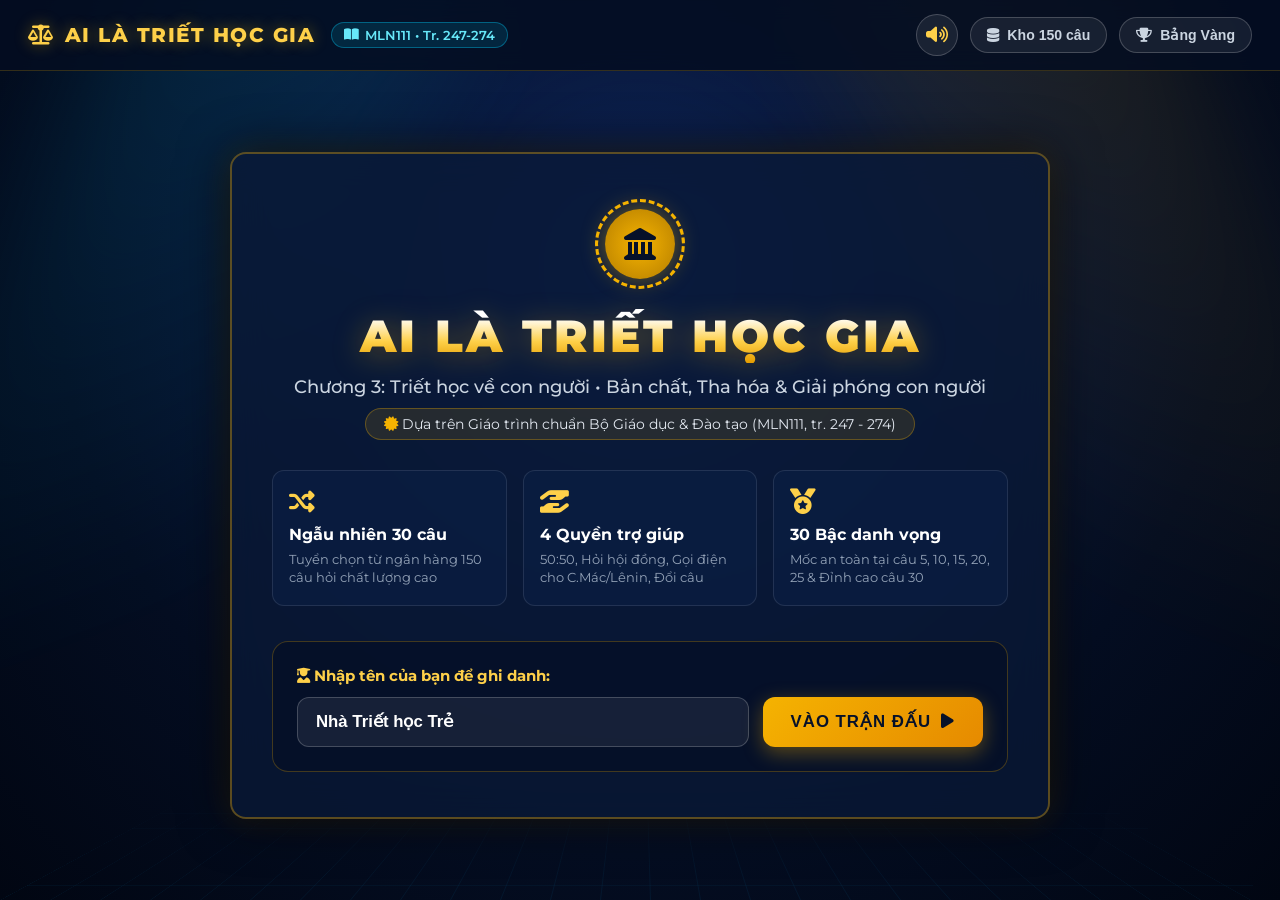
==== index.html @ cb2176eb "feat: setup Ai la Triet hoc gia minigame and Vercel deployment configs" ====
﻿<!DOCTYPE html>
<html lang="vi">
<head>
    <meta charset="UTF-8">
    <meta http-equiv="refresh" content="0; url=game/frontend/index.html">
    <title>Ai Là Triết Học Gia</title>
    <script>
        window.location.href = "game/frontend/index.html";
    </script>
</head>
<body style="background:#020617; color:#fff; font-family:sans-serif; text-align:center; padding-top:20vh;">
    <h2>Đang chuyển hướng tới Gameshow "Ai Là Triết Học Gia"...</h2>
    <p><a href="game/frontend/index.html" style="color:#fed049;">Nhấp vào đây nếu trang không tự chuyển hướng</a></p>
</body>
</html>
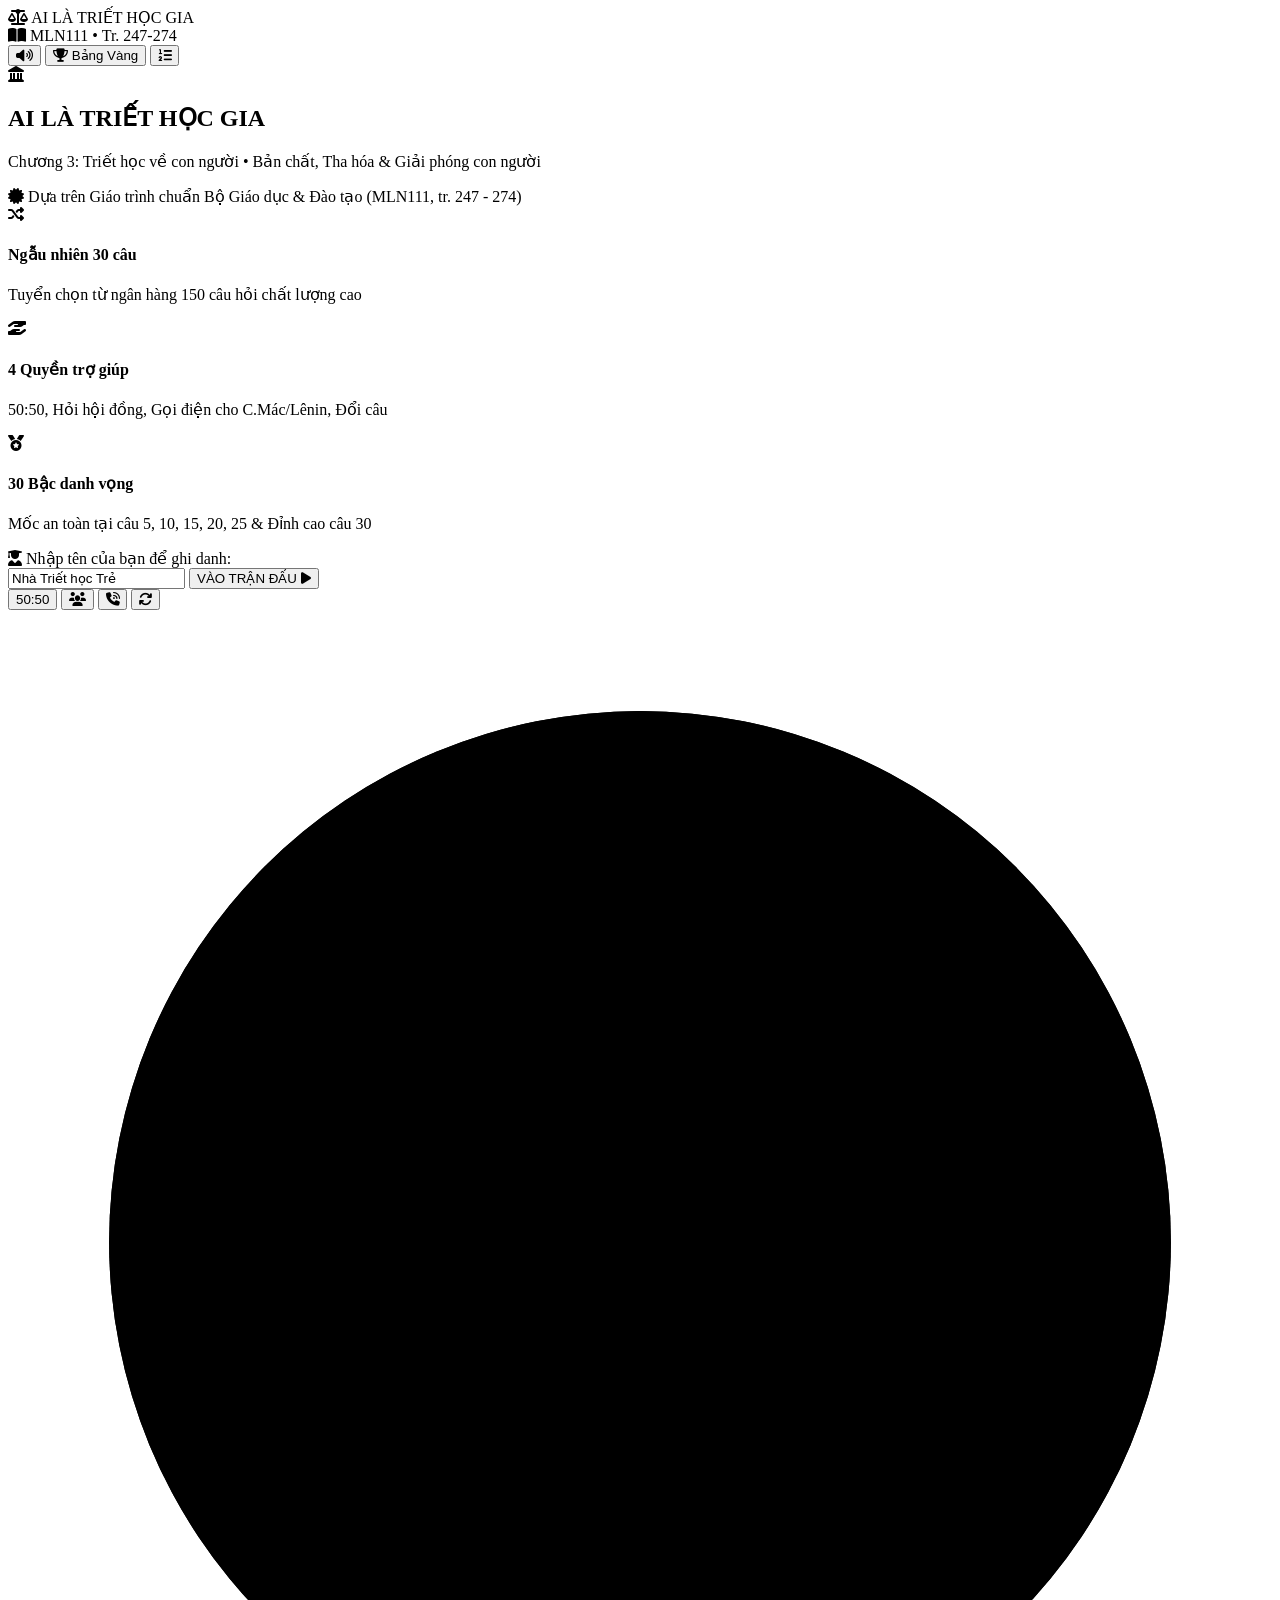
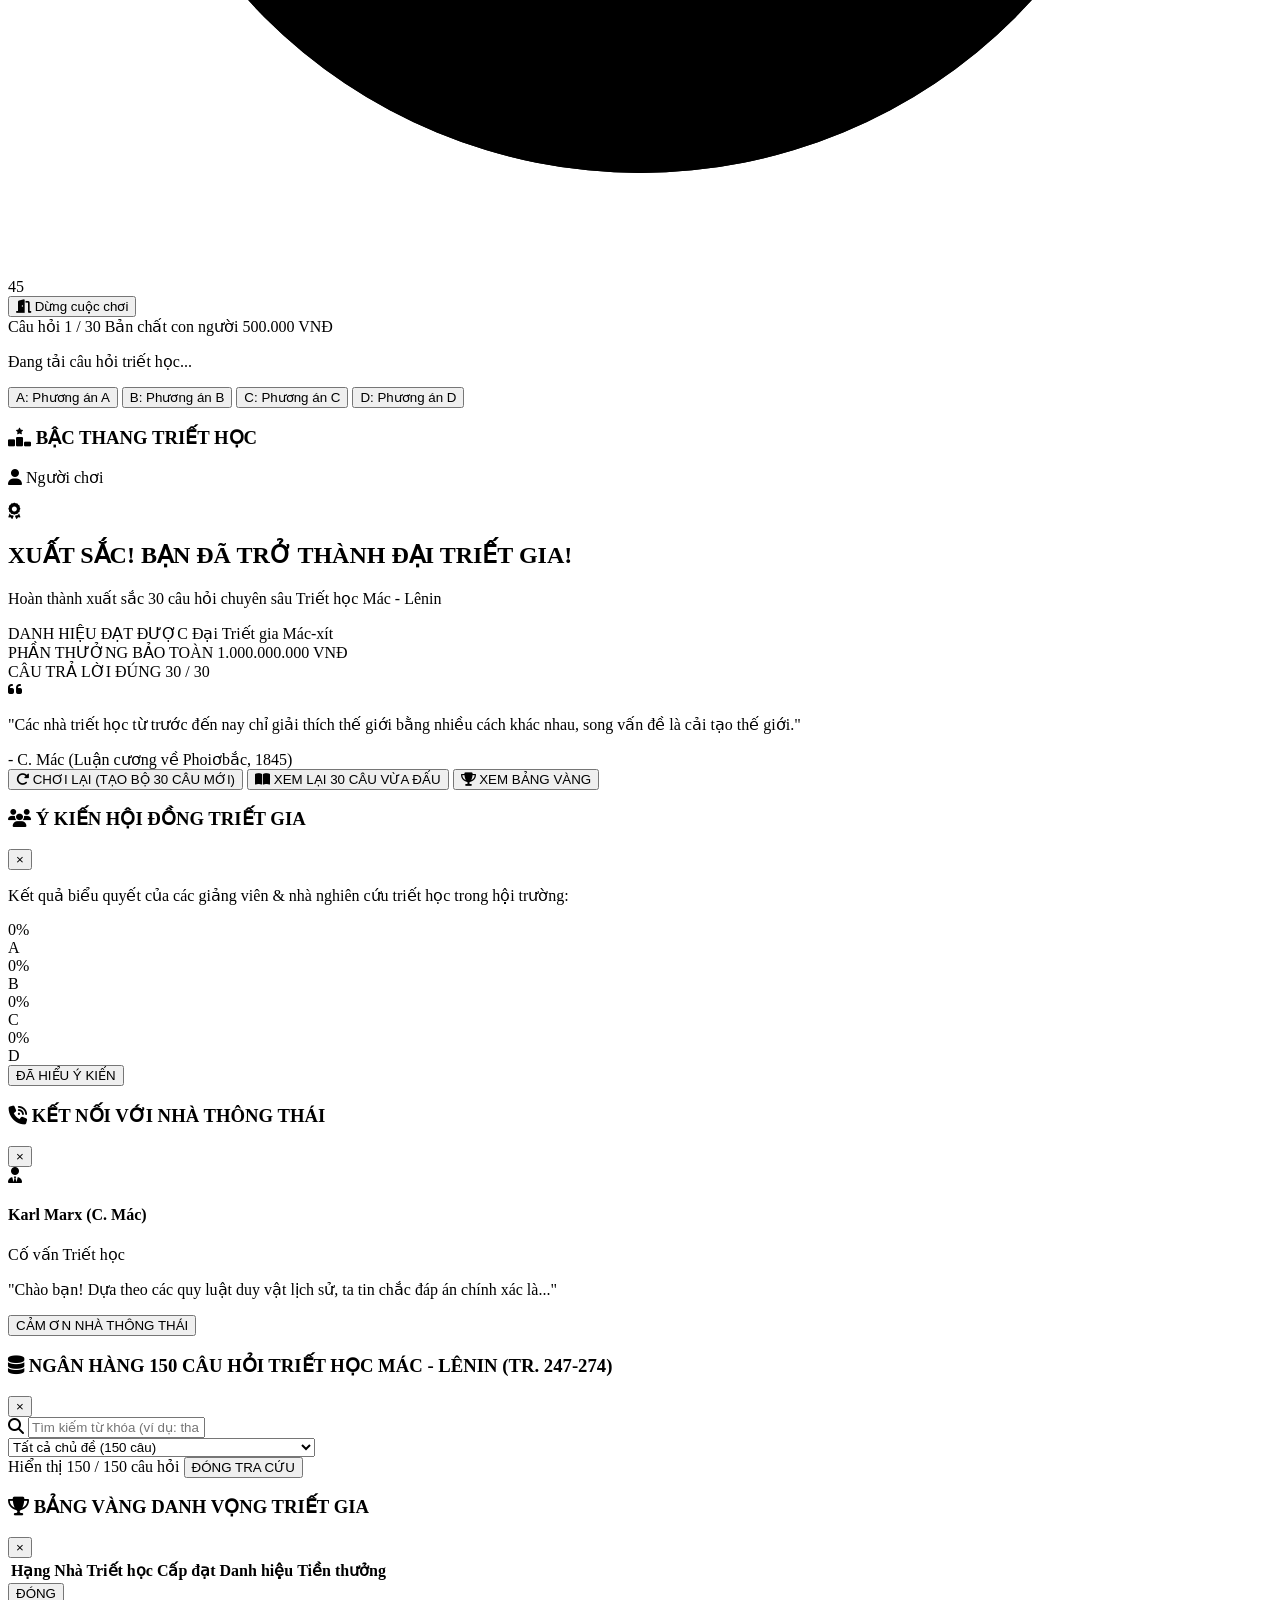
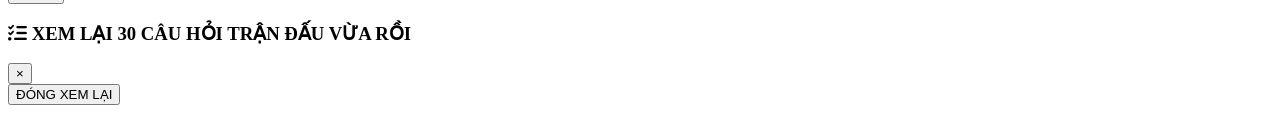
==== commit dce70324: "Hide 150 questions answer bank button" ====
--- a/index.html
+++ b/index.html
@@ -1,15 +1,451 @@
-﻿<!DOCTYPE html>
+<!DOCTYPE html>
 <html lang="vi">
 <head>
     <meta charset="UTF-8">
-    <meta http-equiv="refresh" content="0; url=game/frontend/index.html">
-    <title>Ai Là Triết Học Gia</title>
-    <script>
-        window.location.href = "game/frontend/index.html";
-    </script>
+    <meta name="viewport" content="width=device-width, initial-scale=1.0">
+    <title>Ai Là Triết Học Gia | Gameshow Triết học Mác - Lênin</title>
+    <meta name="description" content="Trò chơi truyền hình trí tuệ 'Ai Là Triết Học Gia' dựa trên Giáo trình Triết học Mác - Lênin (Trang 247-274)">
+    <!-- Google Fonts -->
+    <link rel="preconnect" href="https://fonts.googleapis.com">
+    <link rel="preconnect" href="https://fonts.gstatic.com" crossorigin>
+    <link href="https://fonts.googleapis.com/css2?family=Montserrat:ital,wght@0,300;0,400;0,600;0,700;0,800;0,900;1,400&family=Playfair+Display:ital,wght@0,700;0,900;1,700&display=swap" rel="stylesheet">
+    <!-- Font Awesome Icons -->
+    <link rel="stylesheet" href="https://cdnjs.cloudflare.com/ajax/libs/font-awesome/6.5.1/css/all.min.css">
+    <!-- Game Styles -->
+    <link rel="stylesheet" href="css/style.css">
+    <link rel="stylesheet" href="css/animations.css">
 </head>
-<body style="background:#020617; color:#fff; font-family:sans-serif; text-align:center; padding-top:20vh;">
-    <h2>Đang chuyển hướng tới Gameshow "Ai Là Triết Học Gia"...</h2>
-    <p><a href="game/frontend/index.html" style="color:#fed049;">Nhấp vào đây nếu trang không tự chuyển hướng</a></p>
+<body class="game-body">
+    <!-- Studio Background Lights & Effects -->
+    <div class="studio-bg">
+        <div class="spotlight spotlight-left"></div>
+        <div class="spotlight spotlight-right"></div>
+        <div class="spotlight spotlight-center"></div>
+        <div class="studio-particles" id="particles"></div>
+        <div class="studio-grid-floor"></div>
+    </div>
+
+    <!-- Top Navigation / Game Header -->
+    <header class="game-header">
+        <div class="header-left">
+            <div class="game-logo-badge" id="logoBadge">
+                <i class="fa-solid fa-scale-balanced gold-icon"></i>
+                <span class="logo-text">AI LÀ TRIẾT HỌC GIA</span>
+            </div>
+            <span class="topic-tag"><i class="fa-solid fa-book-open"></i> MLN111 • Tr. 247-274</span>
+        </div>
+
+        <div class="header-right">
+            <button id="btnSoundToggle" class="btn-icon" title="Bật/Tắt Âm thanh">
+                <i class="fa-solid fa-volume-high" id="soundIcon"></i>
+            </button>
+            <button id="btnStudyMode" class="btn-secondary-nav" title="Tra cứu 150 câu hỏi" style="display: none;">
+                <i class="fa-solid fa-database"></i> <span>Kho 150 câu</span>
+            </button>
+            <button id="btnLeaderboard" class="btn-secondary-nav" title="Bảng vàng Triết gia">
+                <i class="fa-solid fa-trophy"></i> <span>Bảng Vàng</span>
+            </button>
+            <button id="btnToggleLadder" class="btn-secondary-nav mobile-only" title="Mở bậc thang điểm">
+                <i class="fa-solid fa-list-ol"></i>
+            </button>
+        </div>
+    </header>
+
+    <!-- Main Container -->
+    <main class="main-container">
+
+        <!-- ==================== SCREEN 1: WELCOME SCREEN ==================== -->
+        <section id="screenWelcome" class="game-screen active">
+            <div class="welcome-card glass-panel">
+                <div class="intro-emblem">
+                    <div class="emblem-outer-ring">
+                        <div class="emblem-inner-ring">
+                            <i class="fa-solid fa-landmark"></i>
+                        </div>
+                    </div>
+                </div>
+
+                <h1 class="game-title">AI LÀ TRIẾT HỌC GIA</h1>
+                <p class="game-subtitle">Chương 3: Triết học về con người • Bản chất, Tha hóa & Giải phóng con người</p>
+                <div class="source-citation">
+                    <i class="fa-solid fa-certificate gold-text"></i> Dựa trên Giáo trình chuẩn Bộ Giáo dục & Đào tạo (MLN111, tr. 247 - 274)
+                </div>
+
+                <div class="welcome-features-grid">
+                    <div class="feature-item">
+                        <i class="fa-solid fa-shuffle feature-icon"></i>
+                        <h4>Ngẫu nhiên 30 câu</h4>
+                        <p>Tuyển chọn từ ngân hàng 150 câu hỏi chất lượng cao</p>
+                    </div>
+                    <div class="feature-item">
+                        <i class="fa-solid fa-hand-holding-hand feature-icon"></i>
+                        <h4>4 Quyền trợ giúp</h4>
+                        <p>50:50, Hỏi hội đồng, Gọi điện cho C.Mác/Lênin, Đổi câu</p>
+                    </div>
+                    <div class="feature-item">
+                        <i class="fa-solid fa-medal feature-icon"></i>
+                        <h4>30 Bậc danh vọng</h4>
+                        <p>Mốc an toàn tại câu 5, 10, 15, 20, 25 & Đỉnh cao câu 30</p>
+                    </div>
+                </div>
+
+                <div class="player-input-box">
+                    <label for="playerNameInput"><i class="fa-solid fa-user-graduate"></i> Nhập tên của bạn để ghi danh:</label>
+                    <div class="input-action-row">
+                        <input type="text" id="playerNameInput" placeholder="Ví dụ: Nguyễn Văn A - K65" maxlength="30" value="Nhà Triết học Trẻ">
+                        <button id="btnStartGame" class="btn-play-primary">
+                            <span>VÀO TRẬN ĐẤU</span> <i class="fa-solid fa-play"></i>
+                        </button>
+                    </div>
+                </div>
+            </div>
+        </section>
+
+        <!-- ==================== SCREEN 2: PLAYING GAME SCREEN ==================== -->
+        <section id="screenGame" class="game-screen">
+            <div class="gameplay-layout">
+                
+                <!-- Left Column: Lifelines, Timer, Question, Answers -->
+                <div class="game-arena">
+                    
+                    <!-- Lifelines & Status Bar -->
+                    <div class="arena-topbar glass-panel">
+                        <!-- 4 Lifeline Buttons -->
+                        <div class="lifelines-container">
+                            <button id="llFifty" class="btn-lifeline" title="Trợ giúp 50:50 (Loại 2 phương án sai)">
+                                <span class="ll-text">50:50</span>
+                            </button>
+                            <button id="llAudience" class="btn-lifeline" title="Hỏi ý kiến Hội đồng Triết gia">
+                                <i class="fa-solid fa-users"></i>
+                            </button>
+                            <button id="llPhone" class="btn-lifeline" title="Gọi điện cho Nhà thông thái (C.Mác, Lênin, Bác Hồ)">
+                                <i class="fa-solid fa-phone-volume"></i>
+                            </button>
+                            <button id="llSwitch" class="btn-lifeline" title="Đổi câu hỏi khác cùng cấp độ">
+                                <i class="fa-solid fa-arrows-rotate"></i>
+                            </button>
+                        </div>
+
+                        <!-- Circular Timer -->
+                        <div class="timer-wrapper">
+                            <svg class="timer-svg" viewBox="0 0 100 100">
+                                <circle class="timer-circle-bg" cx="50" cy="50" r="42"></circle>
+                                <circle id="timerCircleProgress" class="timer-circle-fg" cx="50" cy="50" r="42"></circle>
+                            </svg>
+                            <div class="timer-text" id="timerCount">45</div>
+                        </div>
+
+                        <!-- Walk Away / Surrender button -->
+                        <div class="stop-game-wrapper">
+                            <button id="btnWalkAway" class="btn-walkaway" title="Dừng cuộc chơi để bảo toàn điểm số">
+                                <i class="fa-solid fa-door-open"></i> <span>Dừng cuộc chơi</span>
+                            </button>
+                        </div>
+                    </div>
+
+                    <!-- Question Info Bar -->
+                    <div class="question-meta-bar">
+                        <span class="meta-badge q-num-badge" id="currentQNumBadge">Câu hỏi 1 / 30</span>
+                        <span class="meta-badge q-category-badge" id="currentQCategory">Bản chất con người</span>
+                        <span class="meta-badge q-value-badge" id="currentQValue">500.000 VNĐ</span>
+                    </div>
+
+                    <!-- Main Question Box (Millionaire Hexagonal Diamond Shape) -->
+                    <div class="question-frame">
+                        <div class="diamond-line left-line"></div>
+                        <div class="question-box" id="questionTextBox">
+                            <p id="questionText">Đang tải câu hỏi triết học...</p>
+                        </div>
+                        <div class="diamond-line right-line"></div>
+                    </div>
+
+                    <!-- 4 Answer Options (A, B, C, D) -->
+                    <div class="answers-grid" id="answersGrid">
+                        <!-- Option A -->
+                        <button class="answer-box" data-index="0" id="optBtn0">
+                            <div class="answer-bracket left-bracket"></div>
+                            <div class="answer-content">
+                                <span class="opt-prefix">A:</span>
+                                <span class="opt-text" id="optText0">Phương án A</span>
+                            </div>
+                            <div class="answer-bracket right-bracket"></div>
+                        </button>
+
+                        <!-- Option B -->
+                        <button class="answer-box" data-index="1" id="optBtn1">
+                            <div class="answer-bracket left-bracket"></div>
+                            <div class="answer-content">
+                                <span class="opt-prefix">B:</span>
+                                <span class="opt-text" id="optText1">Phương án B</span>
+                            </div>
+                            <div class="answer-bracket right-bracket"></div>
+                        </button>
+
+                        <!-- Option C -->
+                        <button class="answer-box" data-index="2" id="optBtn2">
+                            <div class="answer-bracket left-bracket"></div>
+                            <div class="answer-content">
+                                <span class="opt-prefix">C:</span>
+                                <span class="opt-text" id="optText2">Phương án C</span>
+                            </div>
+                            <div class="answer-bracket right-bracket"></div>
+                        </button>
+
+                        <!-- Option D -->
+                        <button class="answer-box" data-index="3" id="optBtn3">
+                            <div class="answer-bracket left-bracket"></div>
+                            <div class="answer-content">
+                                <span class="opt-prefix">D:</span>
+                                <span class="opt-text" id="optText3">Phương án D</span>
+                            </div>
+                            <div class="answer-bracket right-bracket"></div>
+                        </button>
+                    </div>
+
+                    <!-- Action Bar after answering (Explanation & Next) -->
+                    <div class="post-answer-panel" id="postAnswerPanel" style="display: none;">
+                        <div class="explanation-box" id="explanationBox">
+                            <h4><i class="fa-solid fa-graduation-cap"></i> Luận giải Triết học (Giáo trình MLN111):</h4>
+                            <p id="explanationText">Giải thích chi tiết...</p>
+                        </div>
+                        <button id="btnNextQuestion" class="btn-next-step">
+                            <span>TIẾP TỤC BẬC THANG TIẾP THEO</span> <i class="fa-solid fa-arrow-right"></i>
+                        </button>
+                    </div>
+
+                </div>
+
+                <!-- Right Column: 30-Level Money / Rank Ladder -->
+                <aside class="ladder-sidebar glass-panel" id="ladderSidebar">
+                    <div class="ladder-header">
+                        <h3><i class="fa-solid fa-ranking-star gold-icon"></i> BẬC THANG TRIẾT HỌC</h3>
+                        <p class="player-tag"><i class="fa-solid fa-user"></i> <span id="sidebarPlayerName">Người chơi</span></p>
+                    </div>
+                    
+                    <div class="ladder-list" id="ladderList">
+                        <!-- Populated by JavaScript from level 30 down to level 1 -->
+                    </div>
+                </aside>
+
+            </div>
+        </section>
+
+        <!-- ==================== SCREEN 3: GAME OVER / VICTORY SCREEN ==================== -->
+        <section id="screenResult" class="game-screen">
+            <div class="result-card glass-panel">
+                <div class="result-emblem" id="resultEmblem">
+                    <i class="fa-solid fa-award"></i>
+                </div>
+
+                <h1 id="resultTitle" class="result-title">XUẤT SẮC! BẠN ĐÃ TRỞ THÀNH ĐẠI TRIẾT GIA!</h1>
+                <p id="resultSubtitle" class="result-subtitle">Hoàn thành xuất sắc 30 câu hỏi chuyên sâu Triết học Mác - Lênin</p>
+
+                <!-- Certificate / Achievement Box -->
+                <div class="achievement-banner">
+                    <div class="achieve-col">
+                        <span class="achieve-label">DANH HIỆU ĐẠT ĐƯỢC</span>
+                        <span class="achieve-value title-value" id="resTitleVal">Đại Triết gia Mác-xít</span>
+                    </div>
+                    <div class="achieve-col">
+                        <span class="achieve-label">PHẦN THƯỞNG BẢO TOÀN</span>
+                        <span class="achieve-value prize-value" id="resPrizeVal">1.000.000.000 VNĐ</span>
+                    </div>
+                    <div class="achieve-col">
+                        <span class="achieve-label">CÂU TRẢ LỜI ĐÚNG</span>
+                        <span class="achieve-value score-value" id="resScoreVal">30 / 30</span>
+                    </div>
+                </div>
+
+                <!-- Summary Quote -->
+                <div class="philosophical-quote-box">
+                    <i class="fa-solid fa-quote-left quote-icon"></i>
+                    <p id="quoteText">"Các nhà triết học từ trước đến nay chỉ giải thích thế giới bằng nhiều cách khác nhau, song vấn đề là cải tạo thế giới."</p>
+                    <span class="quote-author">- C. Mác (Luận cương về Phoiơbắc, 1845)</span>
+                </div>
+
+                <!-- Action buttons -->
+                <div class="result-actions">
+                    <button id="btnPlayAgain" class="btn-play-primary">
+                        <i class="fa-solid fa-rotate-right"></i> <span>CHƠI LẠI (TẠO BỘ 30 CÂU MỚI)</span>
+                    </button>
+                    <button id="btnReviewAllGame" class="btn-secondary-nav">
+                        <i class="fa-solid fa-book-open"></i> <span>XEM LẠI 30 CÂU VỪA ĐẤU</span>
+                    </button>
+                    <button id="btnResultLeaderboard" class="btn-secondary-nav">
+                        <i class="fa-solid fa-trophy"></i> <span>XEM BẢNG VÀNG</span>
+                    </button>
+                </div>
+            </div>
+        </section>
+
+    </main>
+
+    <!-- ==================== MODAL: AUDIENCE POLL (HỎI HỘI ĐỒNG TRIẾT GIA) ==================== -->
+    <div class="game-modal" id="modalAudience">
+        <div class="modal-card glass-panel">
+            <div class="modal-header">
+                <h3><i class="fa-solid fa-users gold-icon"></i> Ý KIẾN HỘI ĐỒNG TRIẾT GIA</h3>
+                <button class="modal-close" onclick="GameApp.closeModal('modalAudience')">&times;</button>
+            </div>
+            <div class="modal-body">
+                <p class="modal-desc">Kết quả biểu quyết của các giảng viên & nhà nghiên cứu triết học trong hội trường:</p>
+                
+                <div class="poll-chart">
+                    <div class="poll-bar-col">
+                        <div class="poll-val" id="pollValA">0%</div>
+                        <div class="poll-track">
+                            <div class="poll-fill" id="pollFillA" style="height: 0%;"></div>
+                        </div>
+                        <div class="poll-label">A</div>
+                    </div>
+                    <div class="poll-bar-col">
+                        <div class="poll-val" id="pollValB">0%</div>
+                        <div class="poll-track">
+                            <div class="poll-fill" id="pollFillB" style="height: 0%;"></div>
+                        </div>
+                        <div class="poll-label">B</div>
+                    </div>
+                    <div class="poll-bar-col">
+                        <div class="poll-val" id="pollValC">0%</div>
+                        <div class="poll-track">
+                            <div class="poll-fill" id="pollFillC" style="height: 0%;"></div>
+                        </div>
+                        <div class="poll-label">C</div>
+                    </div>
+                    <div class="poll-bar-col">
+                        <div class="poll-val" id="pollValD">0%</div>
+                        <div class="poll-track">
+                            <div class="poll-fill" id="pollFillD" style="height: 0%;"></div>
+                        </div>
+                        <div class="poll-label">D</div>
+                    </div>
+                </div>
+            </div>
+            <div class="modal-footer">
+                <button class="btn-modal-ok" onclick="GameApp.closeModal('modalAudience')">ĐÃ HIỂU Ý KIẾN</button>
+            </div>
+        </div>
+    </div>
+
+    <!-- ==================== MODAL: PHONE A PHILOSOPHER (GỌI ĐIỆN THOẠI) ==================== -->
+    <div class="game-modal" id="modalPhone">
+        <div class="modal-card glass-panel">
+            <div class="modal-header">
+                <h3><i class="fa-solid fa-phone-volume gold-icon"></i> KẾT NỐI VỚI NHÀ THÔNG THÁI</h3>
+                <button class="modal-close" onclick="GameApp.closeModal('modalPhone')">&times;</button>
+            </div>
+            <div class="modal-body">
+                <div class="phone-call-container">
+                    <div class="expert-avatar-box">
+                        <div class="expert-avatar-icon">
+                            <i class="fa-solid fa-user-tie" id="expertAvatar"></i>
+                        </div>
+                        <h4 id="expertName">Karl Marx (C. Mác)</h4>
+                        <span class="expert-badge">Cố vấn Triết học</span>
+                    </div>
+
+                    <div class="phone-speech-bubble">
+                        <div class="bubble-tail"></div>
+                        <p id="expertAdviceText">"Chào bạn! Dựa theo các quy luật duy vật lịch sử, ta tin chắc đáp án chính xác là..."</p>
+                    </div>
+                </div>
+            </div>
+            <div class="modal-footer">
+                <button class="btn-modal-ok" onclick="GameApp.closeModal('modalPhone')">CẢM ƠN NHÀ THÔNG THÁI</button>
+            </div>
+        </div>
+    </div>
+
+    <!-- ==================== MODAL: STUDY MODE / BROWSE 150 QUESTIONS ==================== -->
+    <div class="game-modal" id="modalStudy">
+        <div class="modal-card modal-large glass-panel">
+            <div class="modal-header">
+                <h3><i class="fa-solid fa-database gold-icon"></i> NGÂN HÀNG 150 CÂU HỎI TRIẾT HỌC MÁC - LÊNIN (TR. 247-274)</h3>
+                <button class="modal-close" onclick="GameApp.closeModal('modalStudy')">&times;</button>
+            </div>
+            <div class="modal-body">
+                <!-- Search & Filters -->
+                <div class="study-filter-bar">
+                    <div class="search-box">
+                        <i class="fa-solid fa-magnifying-glass"></i>
+                        <input type="text" id="studySearchInput" placeholder="Tìm kiếm từ khóa (ví dụ: tha hóa, Phoiơbắc, Hồ Chí Minh, bản chất...)">
+                    </div>
+                    <div class="select-filter">
+                        <select id="studyCategorySelect">
+                            <option value="ALL">Tất cả chủ đề (150 câu)</option>
+                            <option value="Bản chất con người">1. Bản chất con người (tr. 247-253)</option>
+                            <option value="Tha hóa & Giải phóng">2. Tha hóa & Giải phóng con người (tr. 253-257)</option>
+                            <option value="Cá nhân & Xã hội">3. Quan hệ cá nhân & xã hội (tr. 257-260)</option>
+                            <option value="Quần chúng nhân dân & Lãnh tụ">4. Quần chúng nhân dân & Lãnh tụ (tr. 260-265)</option>
+                            <option value="Tư tưởng Hồ Chí Minh & Đổi mới">5. Vấn đề con người ở Việt Nam (tr. 265-272)</option>
+                        </select>
+                    </div>
+                </div>
+
+                <!-- Questions List Container -->
+                <div class="study-questions-list" id="studyQuestionsList">
+                    <!-- Populated dynamically -->
+                </div>
+            </div>
+            <div class="modal-footer">
+                <span class="study-count-info" id="studyCountInfo">Hiển thị 150 / 150 câu hỏi</span>
+                <button class="btn-modal-ok" onclick="GameApp.closeModal('modalStudy')">ĐÓNG TRA CỨU</button>
+            </div>
+        </div>
+    </div>
+
+    <!-- ==================== MODAL: LEADERBOARD ==================== -->
+    <div class="game-modal" id="modalLeaderboard">
+        <div class="modal-card glass-panel">
+            <div class="modal-header">
+                <h3><i class="fa-solid fa-trophy gold-icon"></i> BẢNG VÀNG DANH VỌNG TRIẾT GIA</h3>
+                <button class="modal-close" onclick="GameApp.closeModal('modalLeaderboard')">&times;</button>
+            </div>
+            <div class="modal-body">
+                <div class="leaderboard-table-container">
+                    <table class="leaderboard-table">
+                        <thead>
+                            <tr>
+                                <th>Hạng</th>
+                                <th>Nhà Triết học</th>
+                                <th>Cấp đạt</th>
+                                <th>Danh hiệu</th>
+                                <th>Tiền thưởng</th>
+                            </tr>
+                        </thead>
+                        <tbody id="leaderboardTbody">
+                            <!-- Populated by JS -->
+                        </tbody>
+                    </table>
+                </div>
+            </div>
+            <div class="modal-footer">
+                <button class="btn-modal-ok" onclick="GameApp.closeModal('modalLeaderboard')">ĐÓNG</button>
+            </div>
+        </div>
+    </div>
+
+    <!-- ==================== MODAL: REVIEW PLAYTHROUGH QUESTIONS ==================== -->
+    <div class="game-modal" id="modalReview">
+        <div class="modal-card modal-large glass-panel">
+            <div class="modal-header">
+                <h3><i class="fa-solid fa-list-check gold-icon"></i> XEM LẠI 30 CÂU HỎI TRẬN ĐẤU VỪA RỒI</h3>
+                <button class="modal-close" onclick="GameApp.closeModal('modalReview')">&times;</button>
+            </div>
+            <div class="modal-body">
+                <div class="review-questions-list" id="reviewQuestionsList">
+                    <!-- Populated by JS -->
+                </div>
+            </div>
+            <div class="modal-footer">
+                <button class="btn-modal-ok" onclick="GameApp.closeModal('modalReview')">ĐÓNG XEM LẠI</button>
+            </div>
+        </div>
+    </div>
+
+    <!-- Game Scripts -->
+    <script src="js/audio.js"></script>
+    <script src="js/api.js"></script>
+    <script src="js/game.js"></script>
 </body>
 </html>
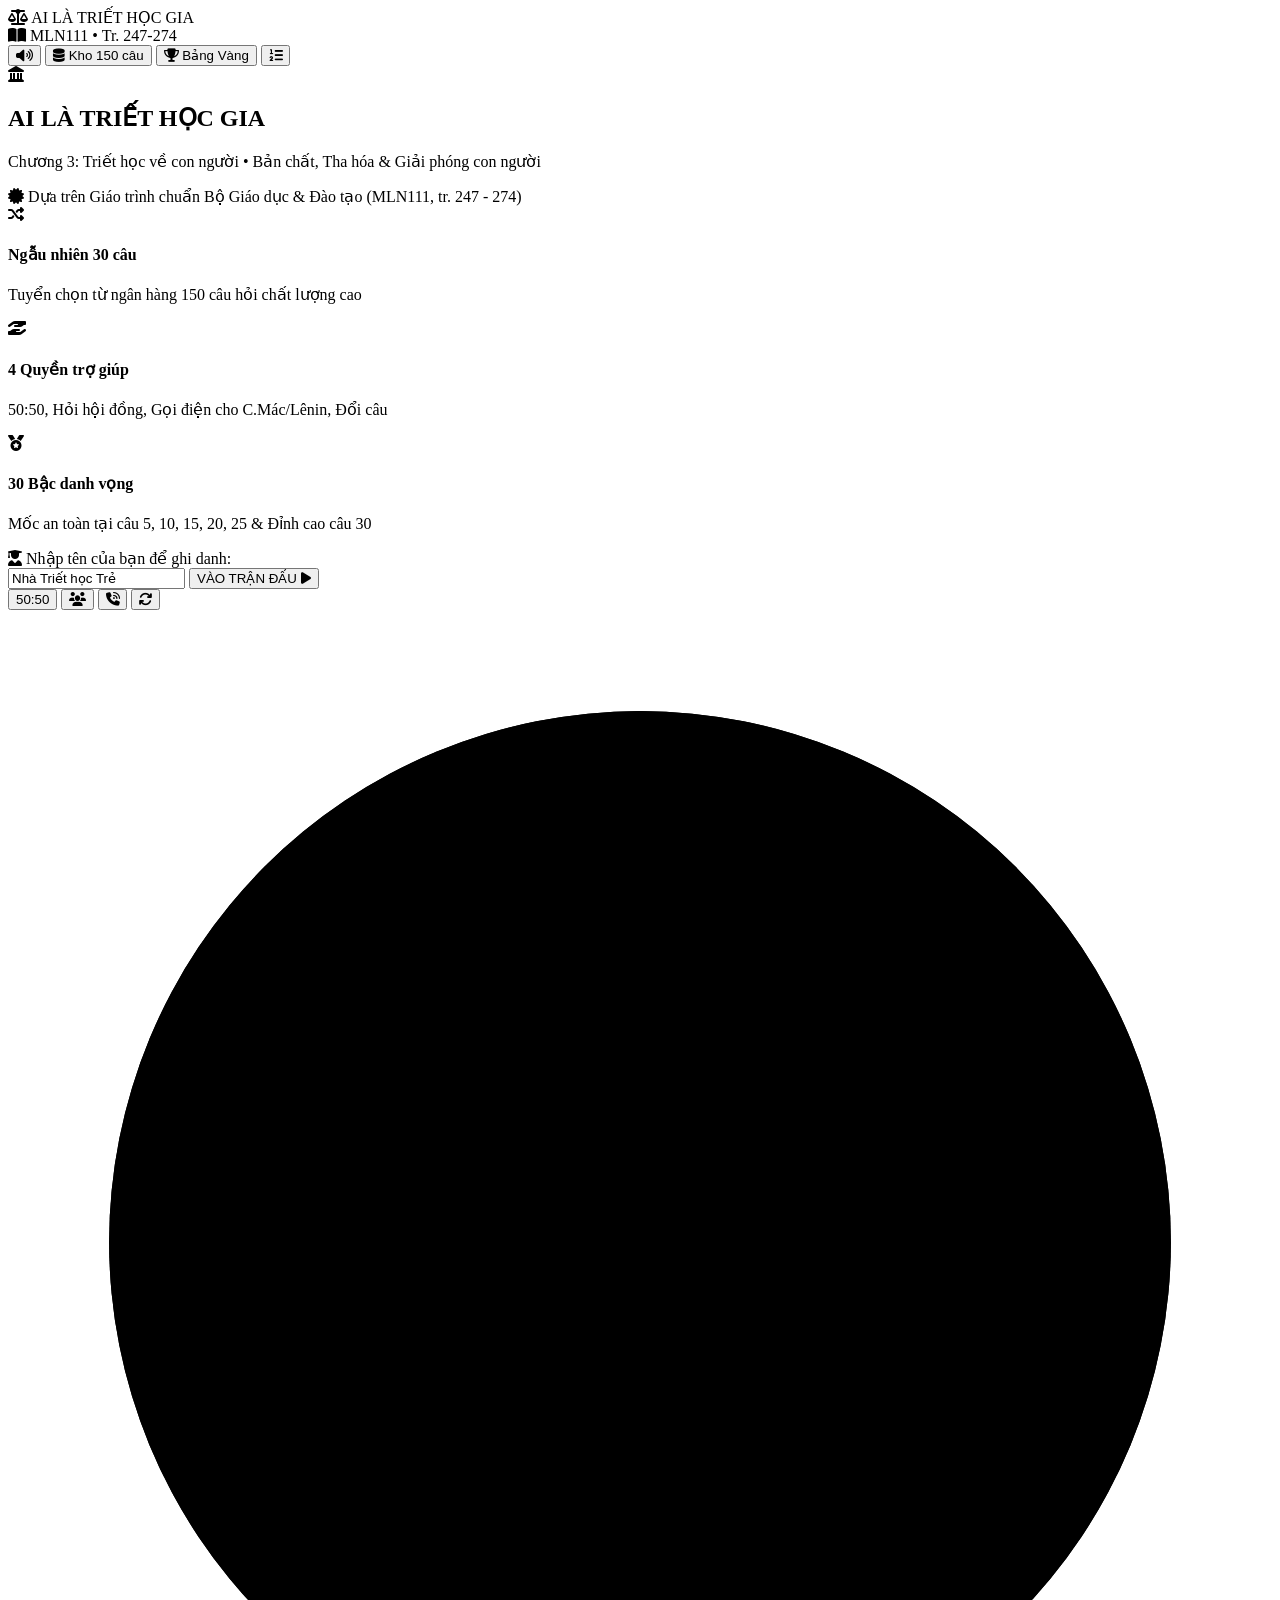
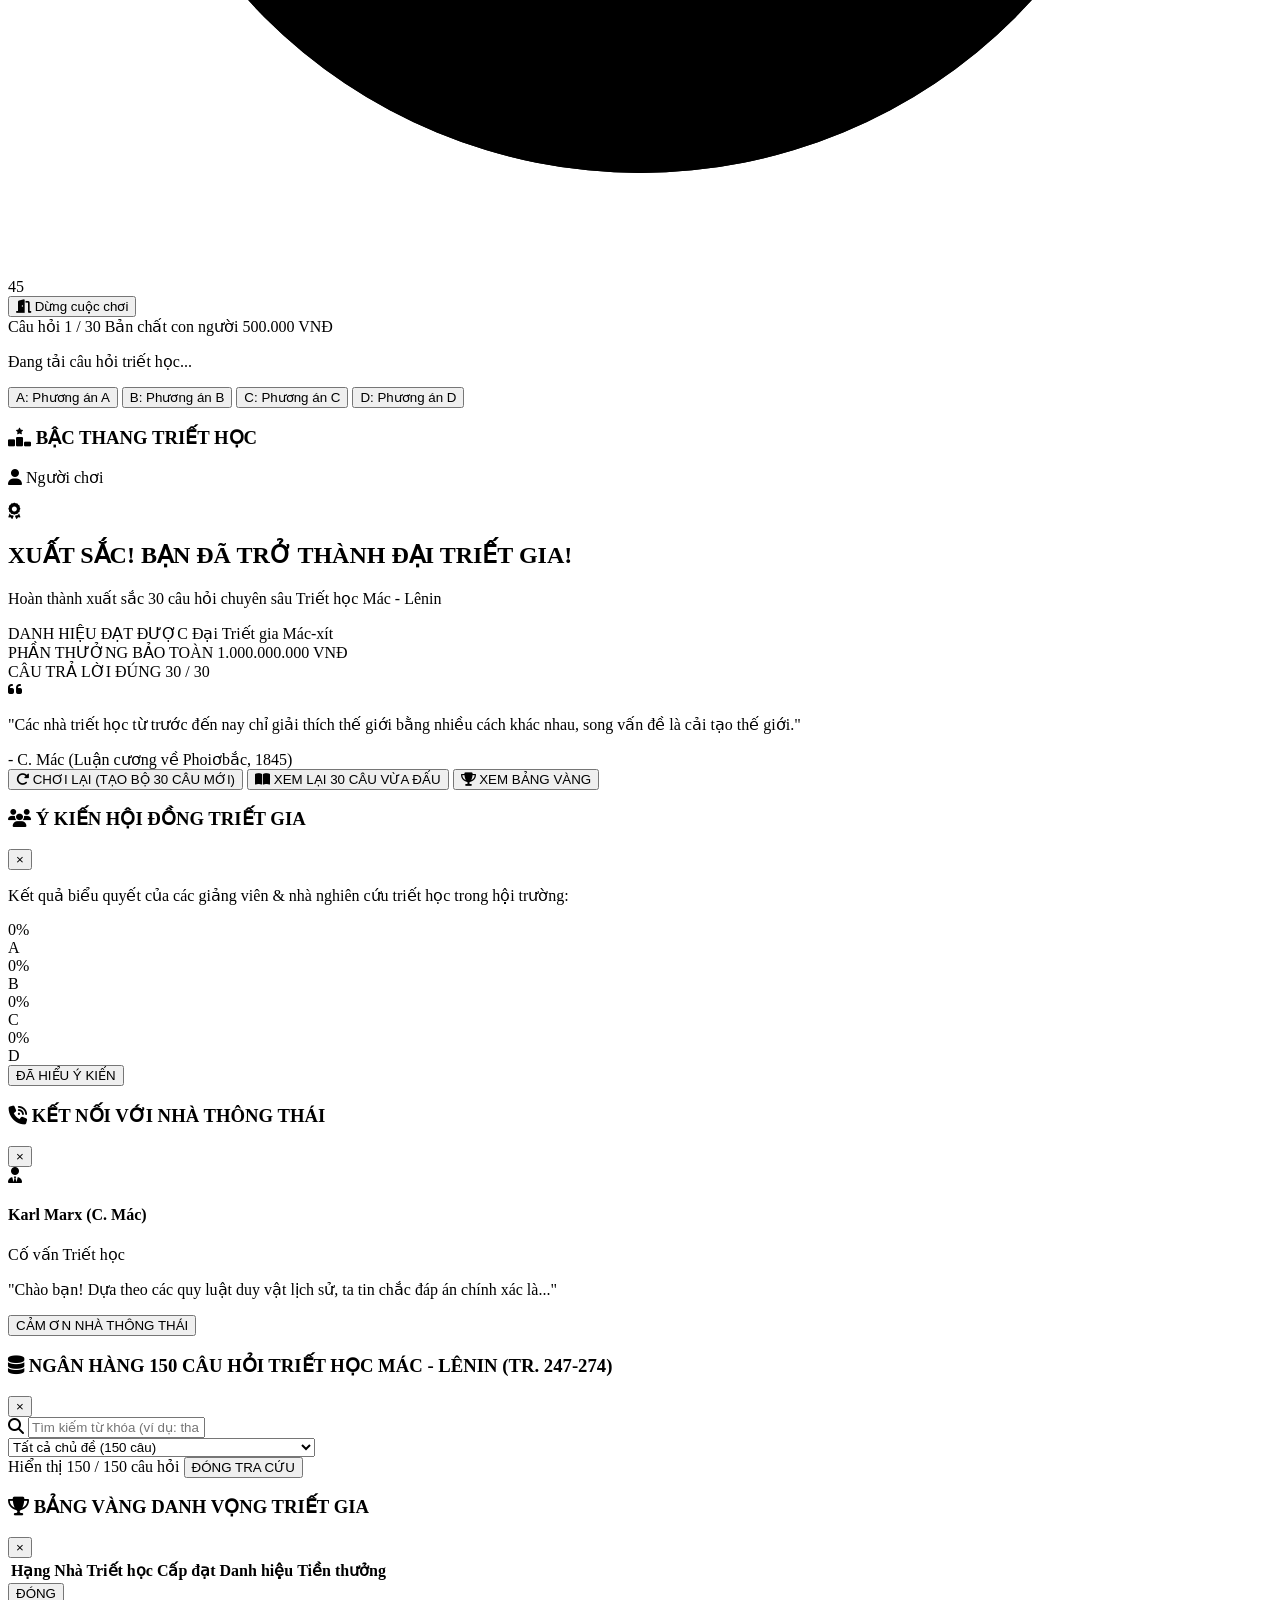
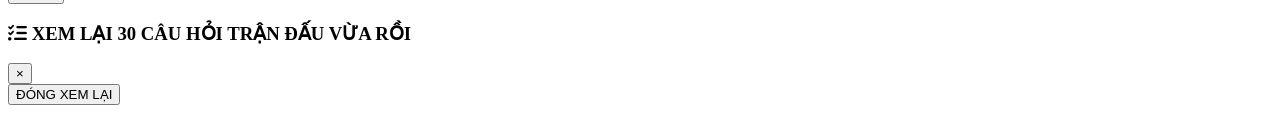
==== commit b095c714: "Add troll feature when user clicks 150 questions during game" ====
--- a/index.html
+++ b/index.html
@@ -39,7 +39,7 @@
             <button id="btnSoundToggle" class="btn-icon" title="Bật/Tắt Âm thanh">
                 <i class="fa-solid fa-volume-high" id="soundIcon"></i>
             </button>
-            <button id="btnStudyMode" class="btn-secondary-nav" title="Tra cứu 150 câu hỏi" style="display: none;">
+            <button id="btnStudyMode" class="btn-secondary-nav" title="Tra cứu 150 câu hỏi">
                 <i class="fa-solid fa-database"></i> <span>Kho 150 câu</span>
             </button>
             <button id="btnLeaderboard" class="btn-secondary-nav" title="Bảng vàng Triết gia">
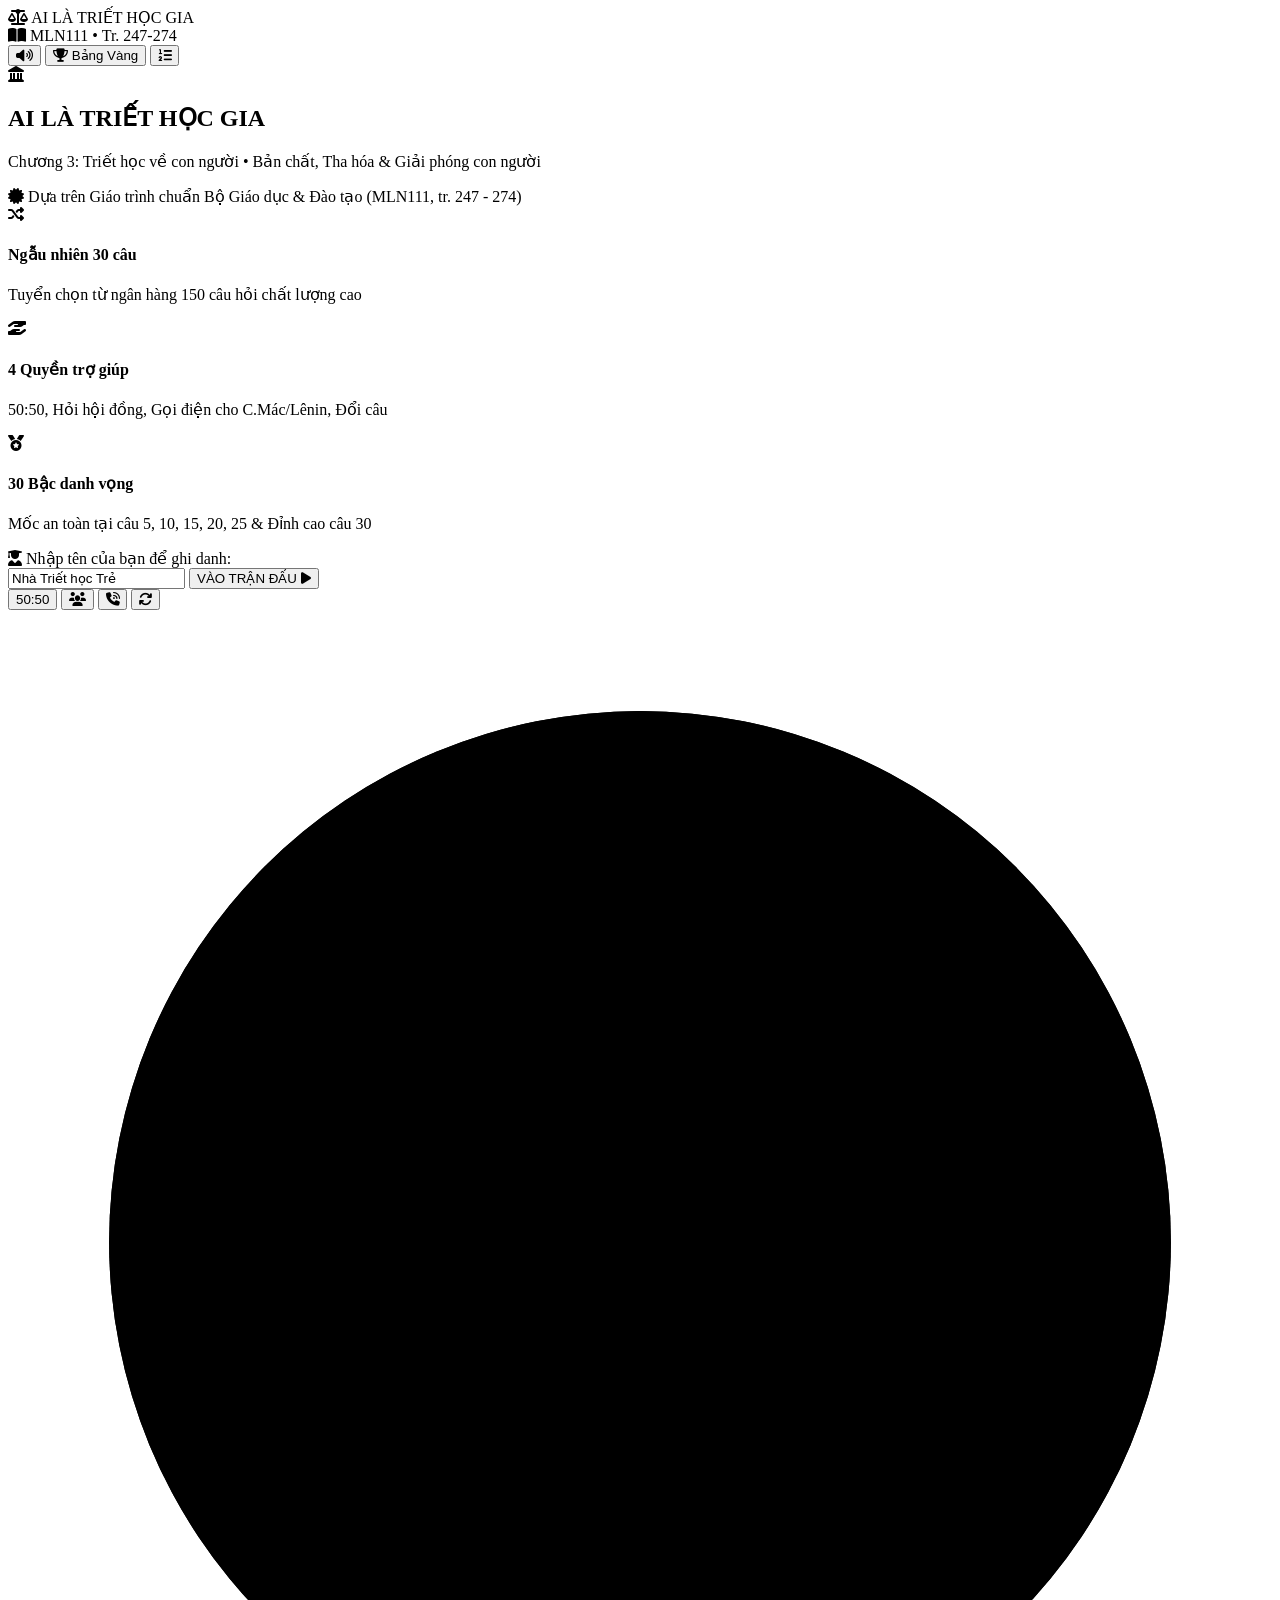
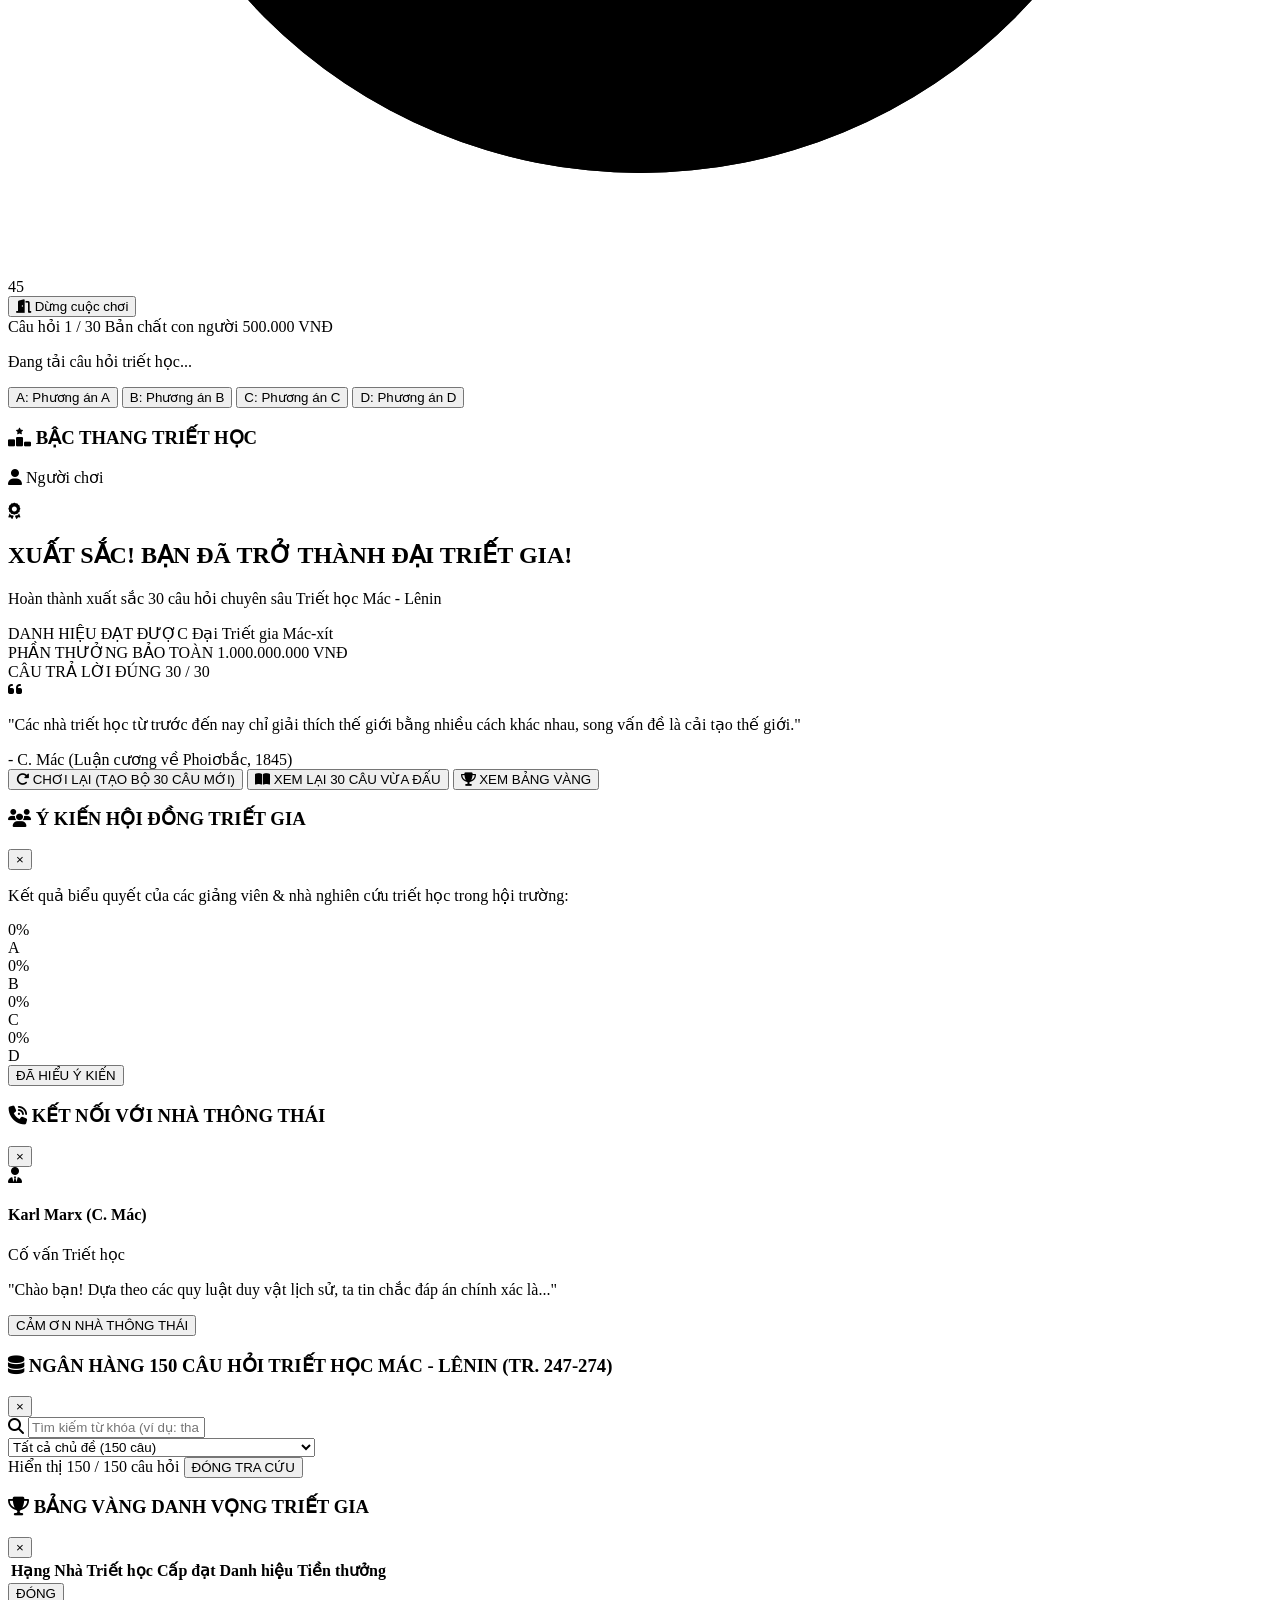
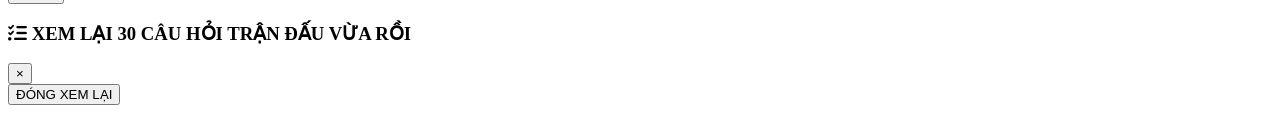
==== commit 1444018e: "Change button text to Đáp án and hide it initially" ====
--- a/index.html
+++ b/index.html
@@ -39,8 +39,8 @@
             <button id="btnSoundToggle" class="btn-icon" title="Bật/Tắt Âm thanh">
                 <i class="fa-solid fa-volume-high" id="soundIcon"></i>
             </button>
-            <button id="btnStudyMode" class="btn-secondary-nav" title="Tra cứu 150 câu hỏi">
-                <i class="fa-solid fa-database"></i> <span>Kho 150 câu</span>
+            <button id="btnStudyMode" class="btn-secondary-nav" title="Xem đáp án" style="display: none;">
+                <i class="fa-solid fa-key"></i> <span>Đáp án</span>
             </button>
             <button id="btnLeaderboard" class="btn-secondary-nav" title="Bảng vàng Triết gia">
                 <i class="fa-solid fa-trophy"></i> <span>Bảng Vàng</span>
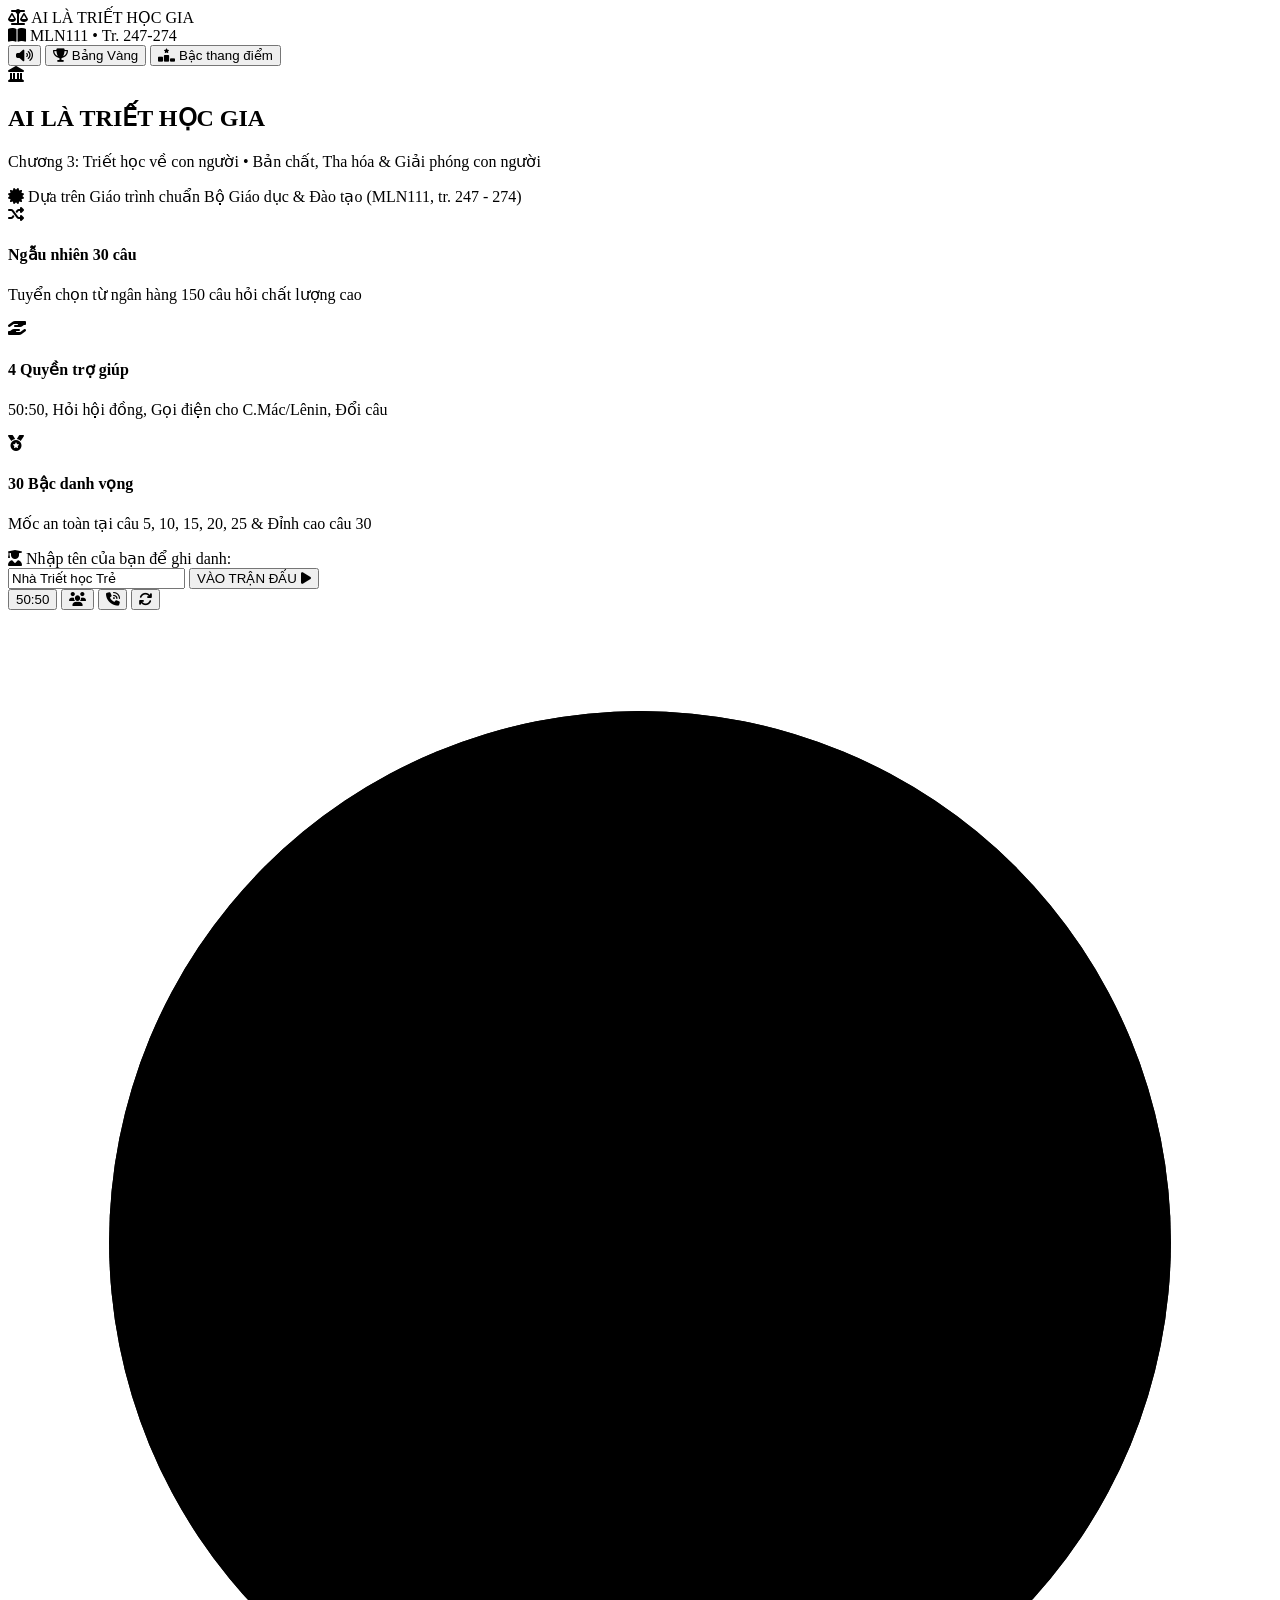
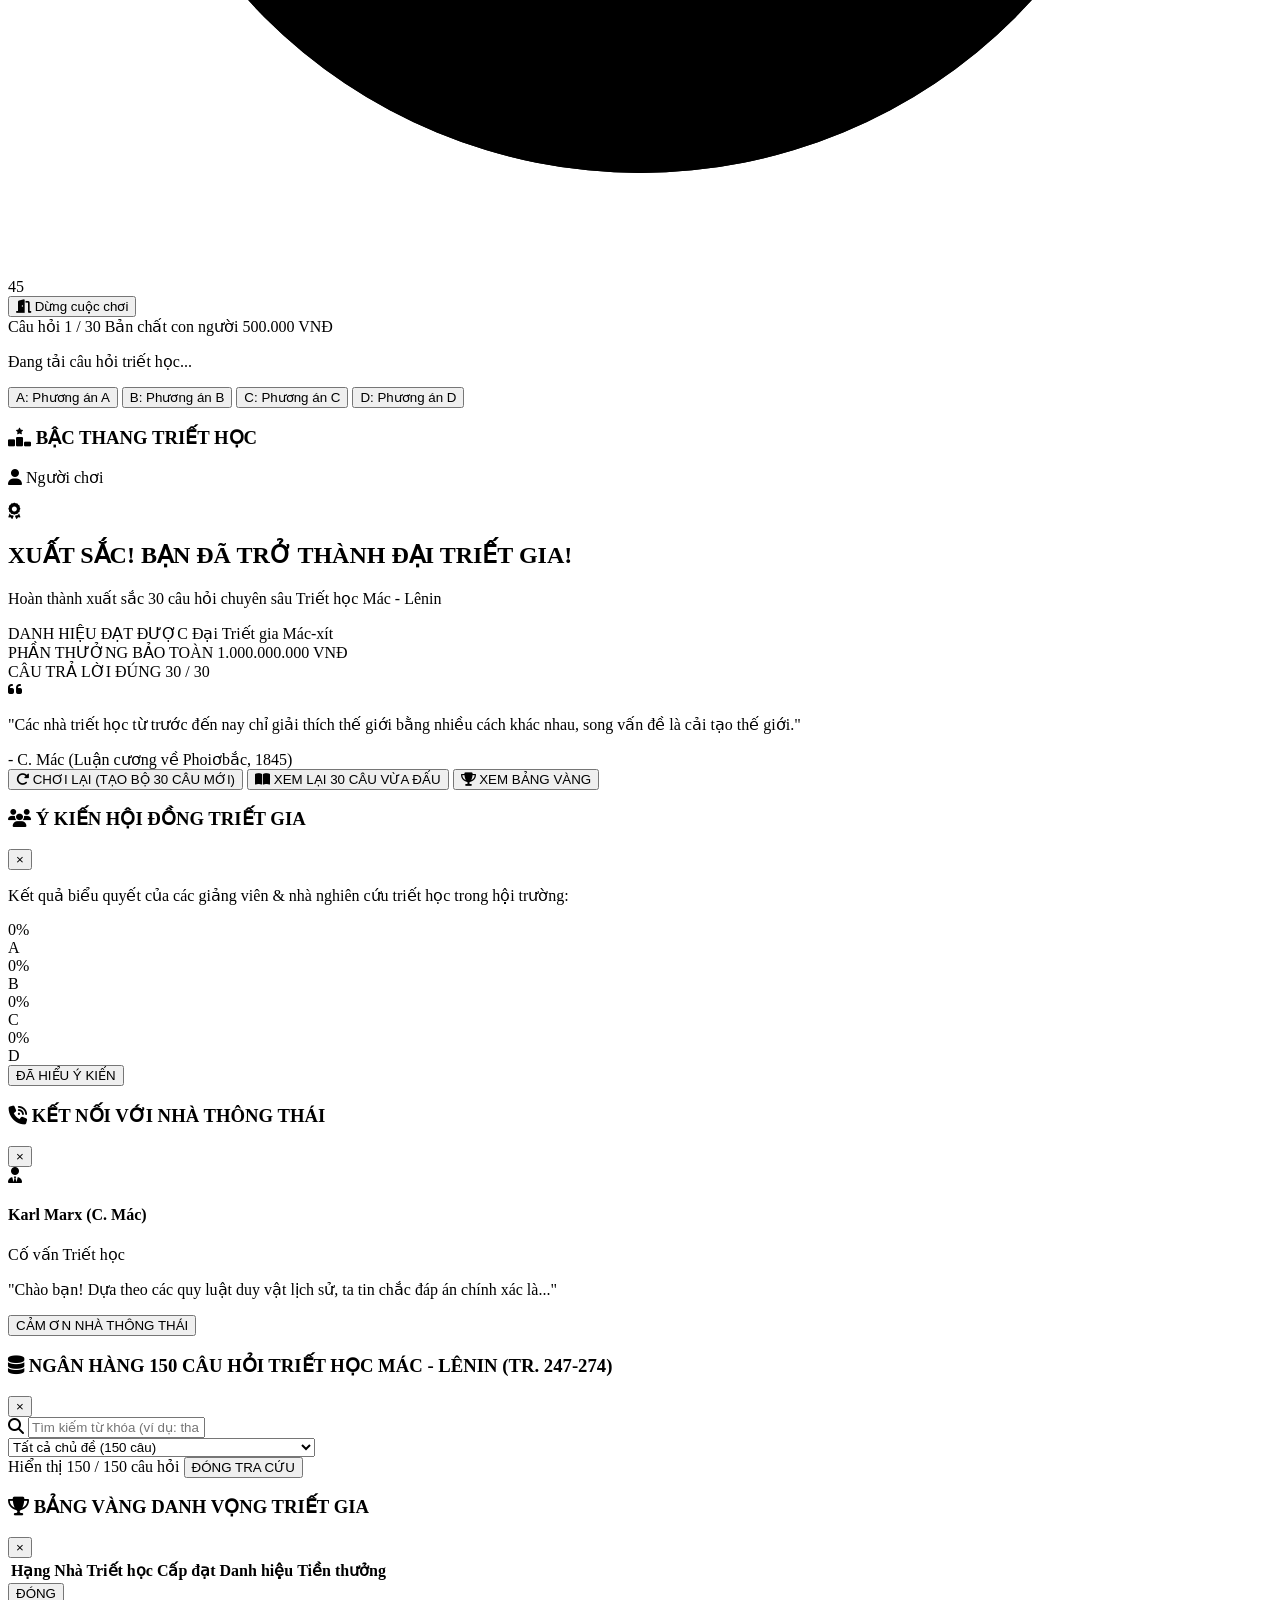
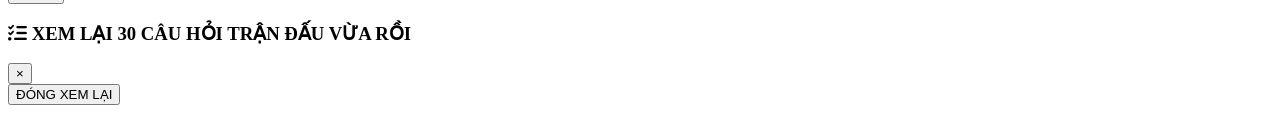
==== commit 03219c4b: "Optimize mobile UI: fix horizontal scroll and compress layout" ====
--- a/index.html
+++ b/index.html
@@ -45,8 +45,8 @@
             <button id="btnLeaderboard" class="btn-secondary-nav" title="Bảng vàng Triết gia">
                 <i class="fa-solid fa-trophy"></i> <span>Bảng Vàng</span>
             </button>
-            <button id="btnToggleLadder" class="btn-secondary-nav mobile-only" title="Mở bậc thang điểm">
-                <i class="fa-solid fa-list-ol"></i>
+            <button id="btnToggleLadder" class="btn-secondary-nav btn-ladder-nav mobile-only" title="Xem Bậc thang điểm">
+                <i class="fa-solid fa-ranking-star gold-icon"></i> <span>Bậc thang điểm</span>
             </button>
         </div>
     </header>
